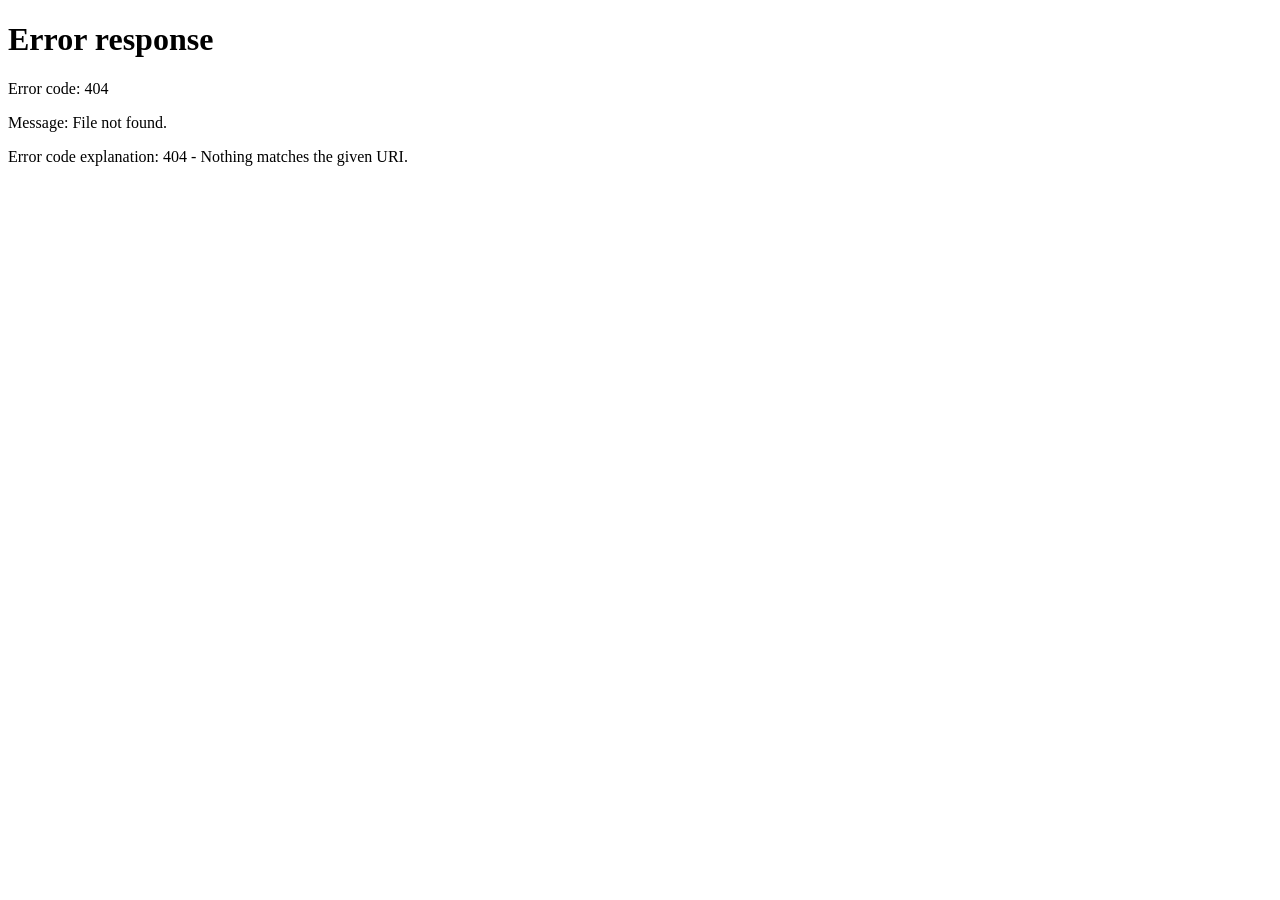
==== index.html @ 607e48b3 "Create index.html" ====
<!DOCTYPE html>
<html lang="en" dir="ltr">
<head>
    <meta charset="UTF-8">
    <meta name="viewport" content="width=device-width, initial-scale=1.0">
    <title>KickZone - Find & Book Sports Fields</title>
    <script>
        // تحويل فوري بدون تأخير
        window.location.replace('pages/landing/index.html');
    </script>
</head>
<body>
    <p>Redirecting to <a href="pages/landing/index.html">KickZone Home</a>...</p>
</body>
</html>
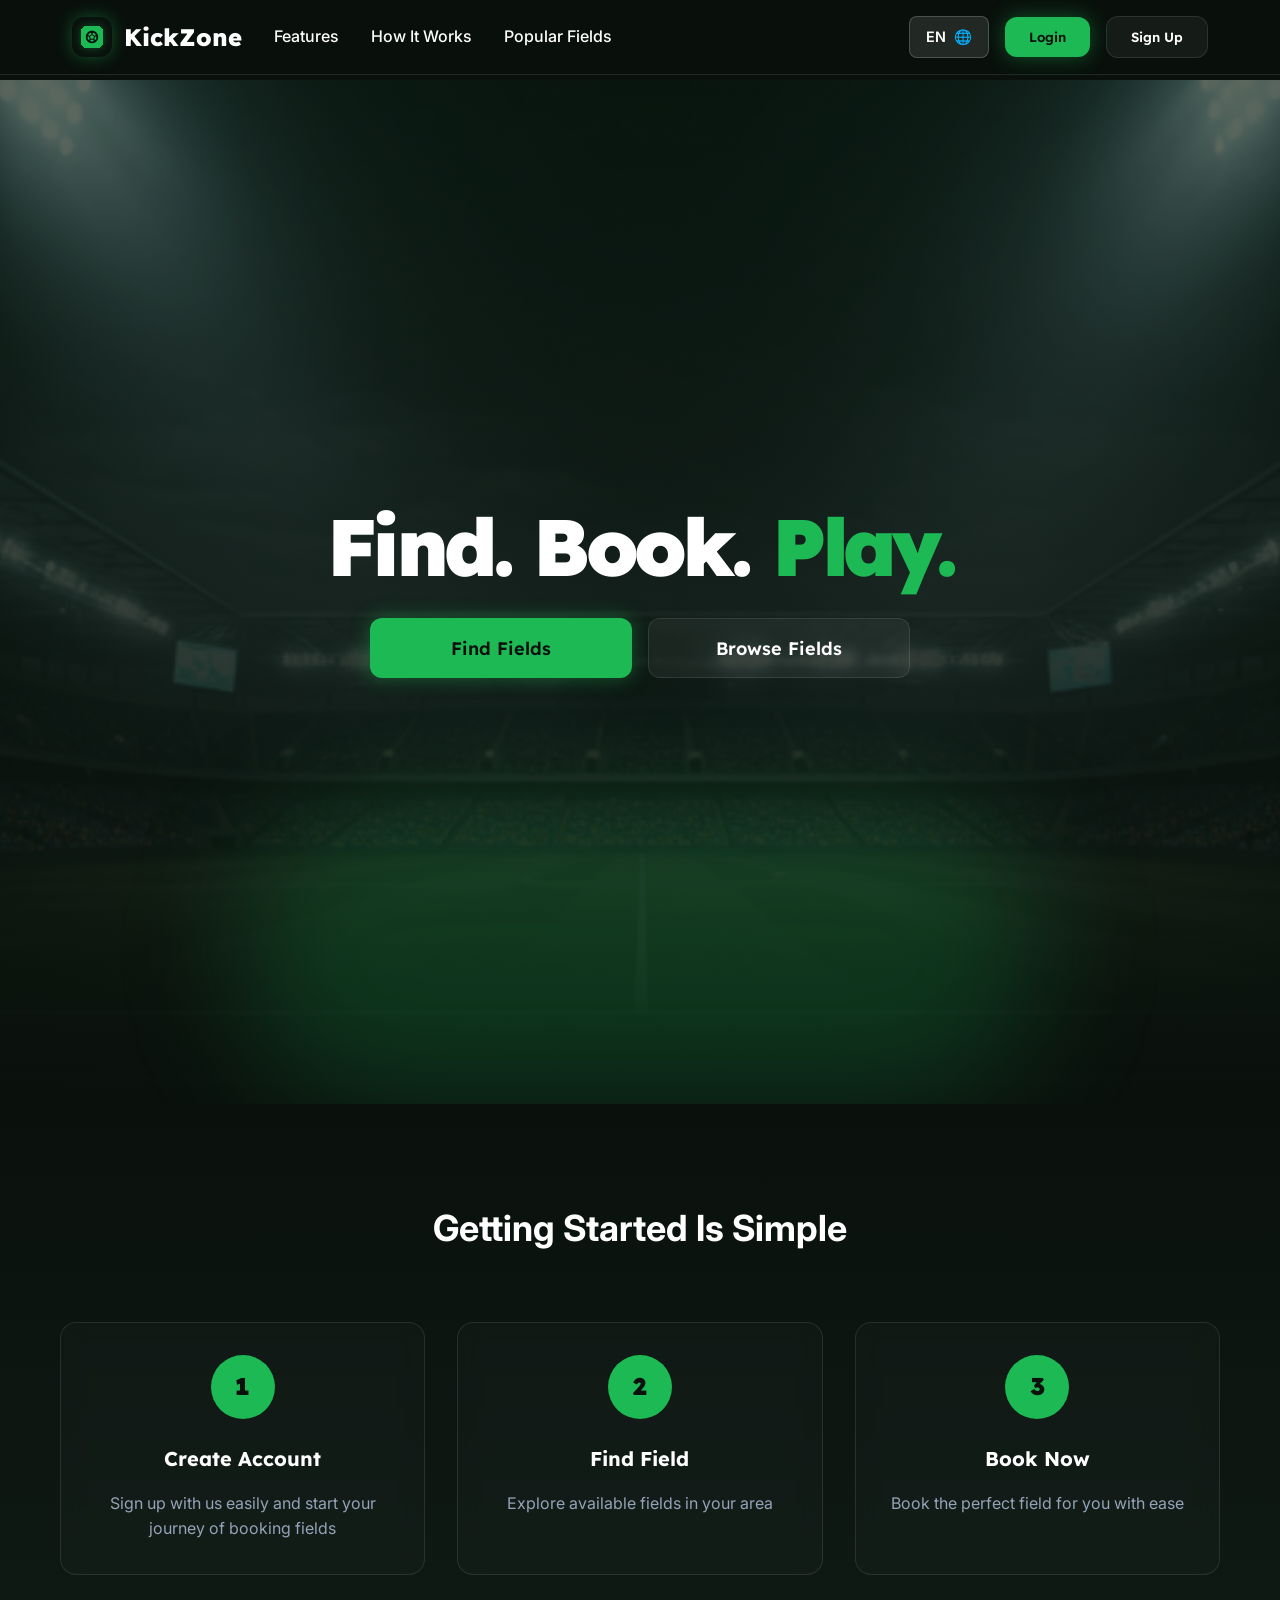
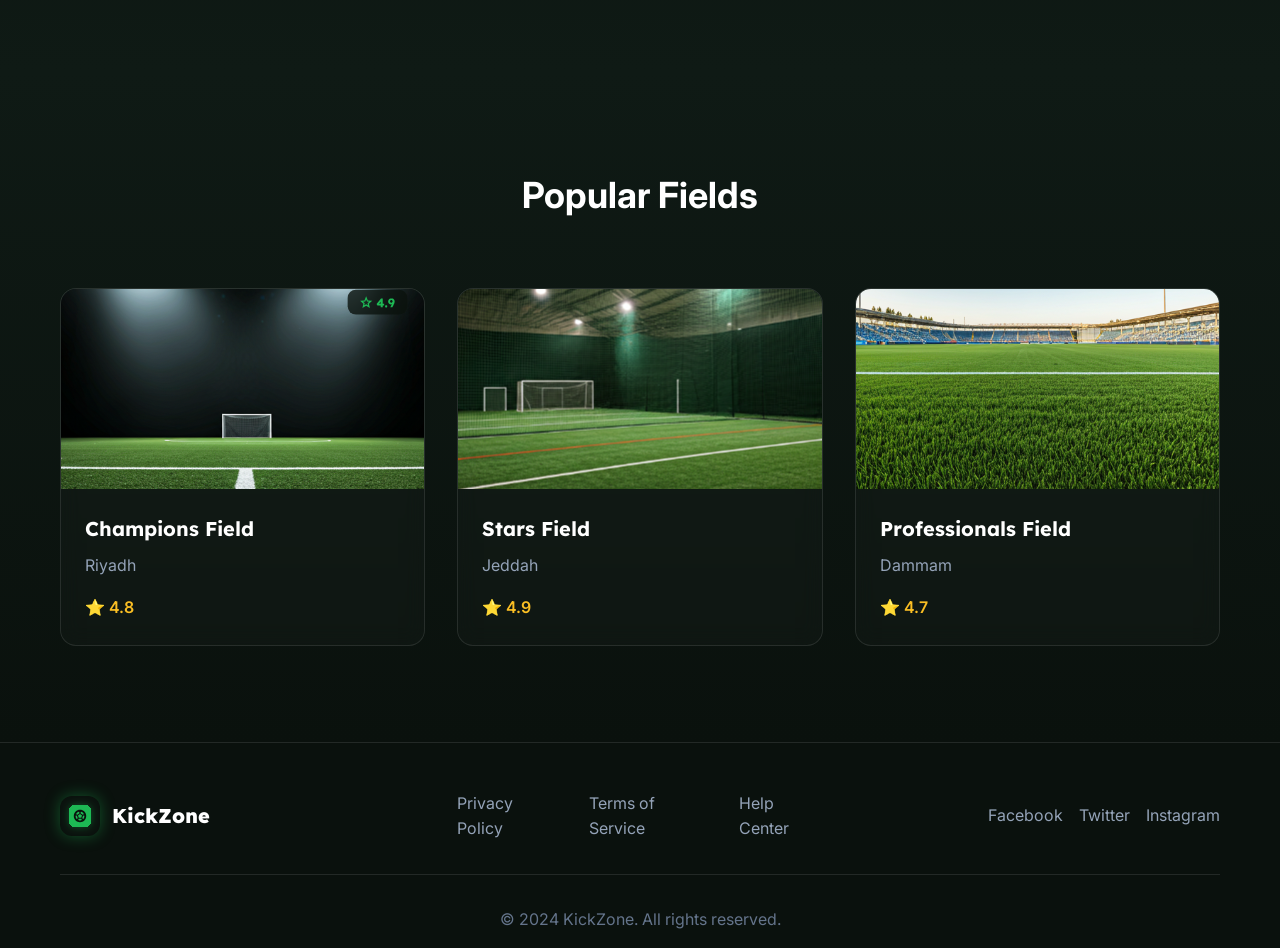
==== commit b917de1c: "Update index.html" ====
--- a/index.html
+++ b/index.html
@@ -1,15 +1,15 @@
 <!DOCTYPE html>
-<html lang="en" dir="ltr">
+<html lang="en">
 <head>
     <meta charset="UTF-8">
     <meta name="viewport" content="width=device-width, initial-scale=1.0">
-    <title>KickZone - Find & Book Sports Fields</title>
+    <title>KickZone - Redirecting...</title>
     <script>
-        // تحويل فوري بدون تأخير
-        window.location.replace('pages/landing/index.html');
+        // التوجيه للمسار الصحيح للفولدرات اللي إنت عاملها
+        window.location.replace('./KickZone/Code/pages/landing/index.html');
     </script>
 </head>
 <body>
-    <p>Redirecting to <a href="pages/landing/index.html">KickZone Home</a>...</p>
+    <p>Redirecting to <a href="./KickZone/Code/pages/landing/index.html">KickZone Home</a>...</p>
 </body>
 </html>
